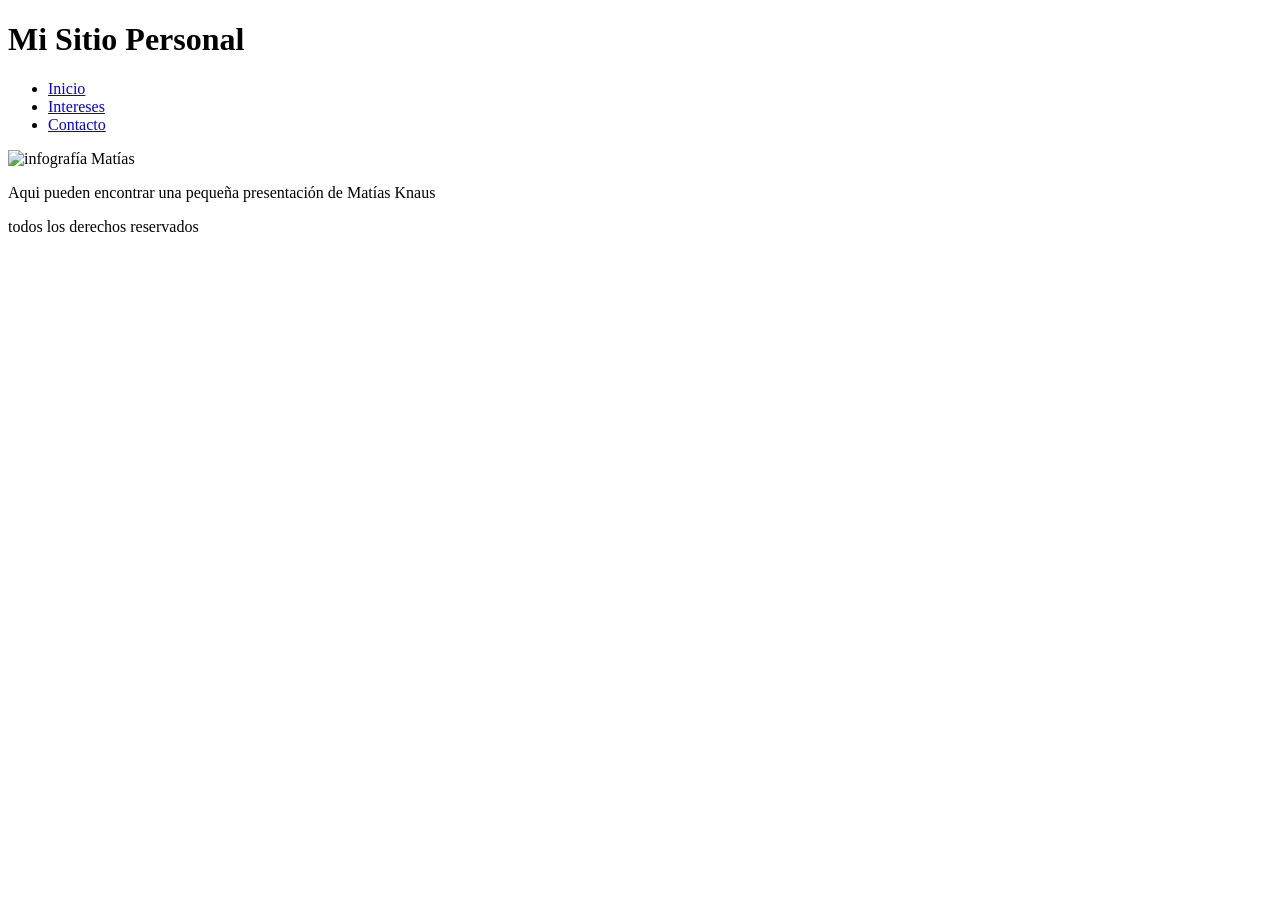
==== index.html @ e4d4ed1b "versión 1" ====
<!DOCTYPE html>
<html lang="es">
<head>
    <meta charset="UTF-8">
    <meta name="viewport" content="width=device-width, initial-scale=1.0">
    <title>Mi Primer Sitio</title>
</head>
<body>
    <header>
        <h1>Mi Sitio Personal</h1>
        <nav>
            <ul>
                <li><a href="index.html">Inicio</a></li>
                <li><a href="intereses.html">Intereses</a></li>
                <li><a href="contacto.html">Contacto</a></li>
            </ul>
        </nav>
    </header>
    <main>
        <img src="img/infografía.png" alt="infografía Matías">
        <p>Aqui pueden encontrar una pequeña presentación de Matías Knaus</p>
    </main>
    <footer>
        <p>todos los derechos reservados</p>
    </footer>
</body>
</html>
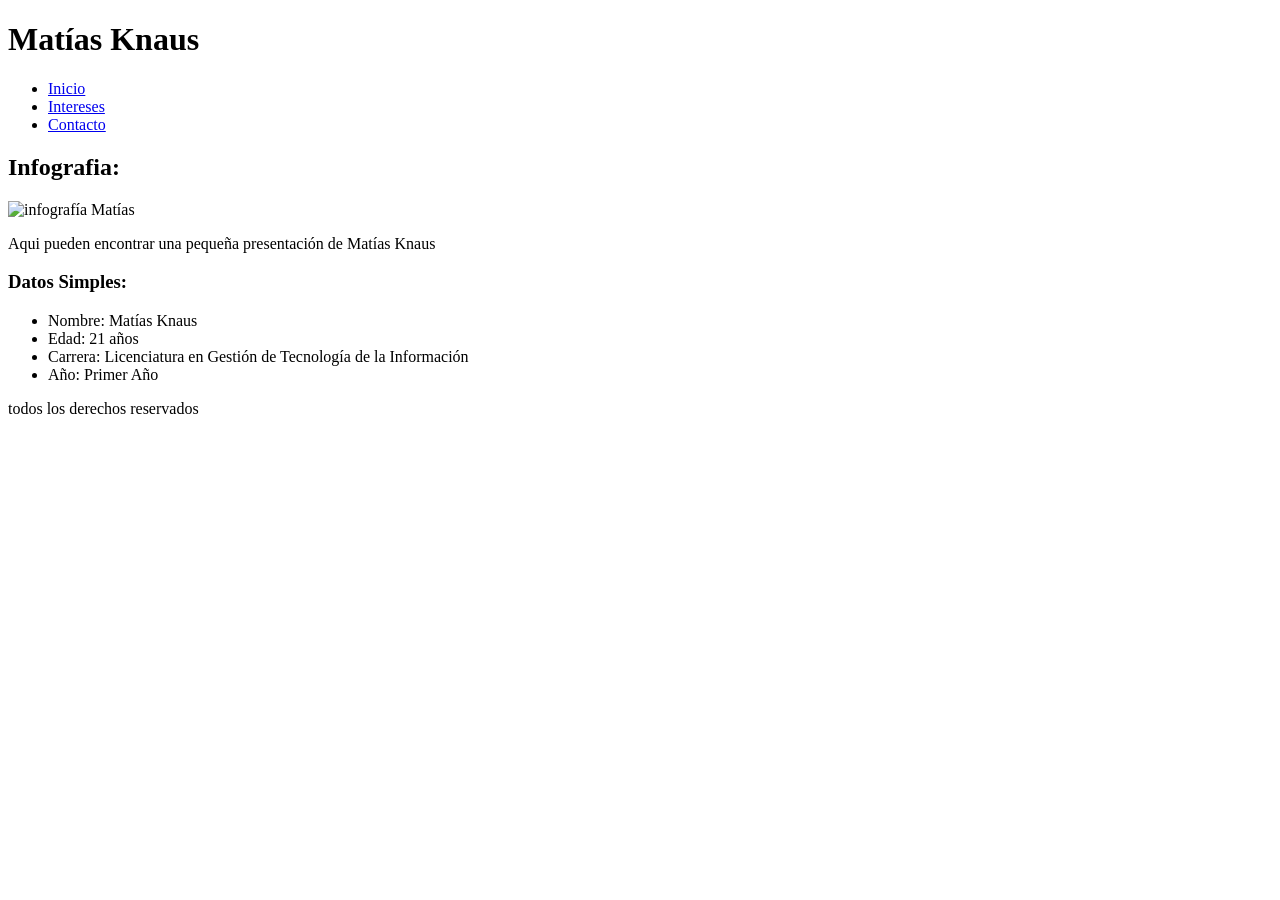
==== commit 31e9df18: "version2" ====
--- a/index.html
+++ b/index.html
@@ -7,7 +7,7 @@
 </head>
 <body>
     <header>
-        <h1>Mi Sitio Personal</h1>
+        <h1>Matías Knaus</h1>
         <nav>
             <ul>
                 <li><a href="index.html">Inicio</a></li>
@@ -17,10 +17,20 @@
         </nav>
     </header>
     <main>
+        <h2>Infografia:</h2>
         <img src="img/infografía.png" alt="infografía Matías">
         <p>Aqui pueden encontrar una pequeña presentación de Matías Knaus</p>
     </main>
     <footer>
+        <h3>Datos Simples:</h3>
+        <nav>
+            <ul>
+                <li>Nombre: Matías Knaus</li>
+                <li>Edad: 21 años</li>
+                <li>Carrera: Licenciatura en Gestión de Tecnología de la Información</li>
+                <li>Año: Primer Año</li>
+            </ul>
+        </nav>
         <p>todos los derechos reservados</p>
     </footer>
 </body>
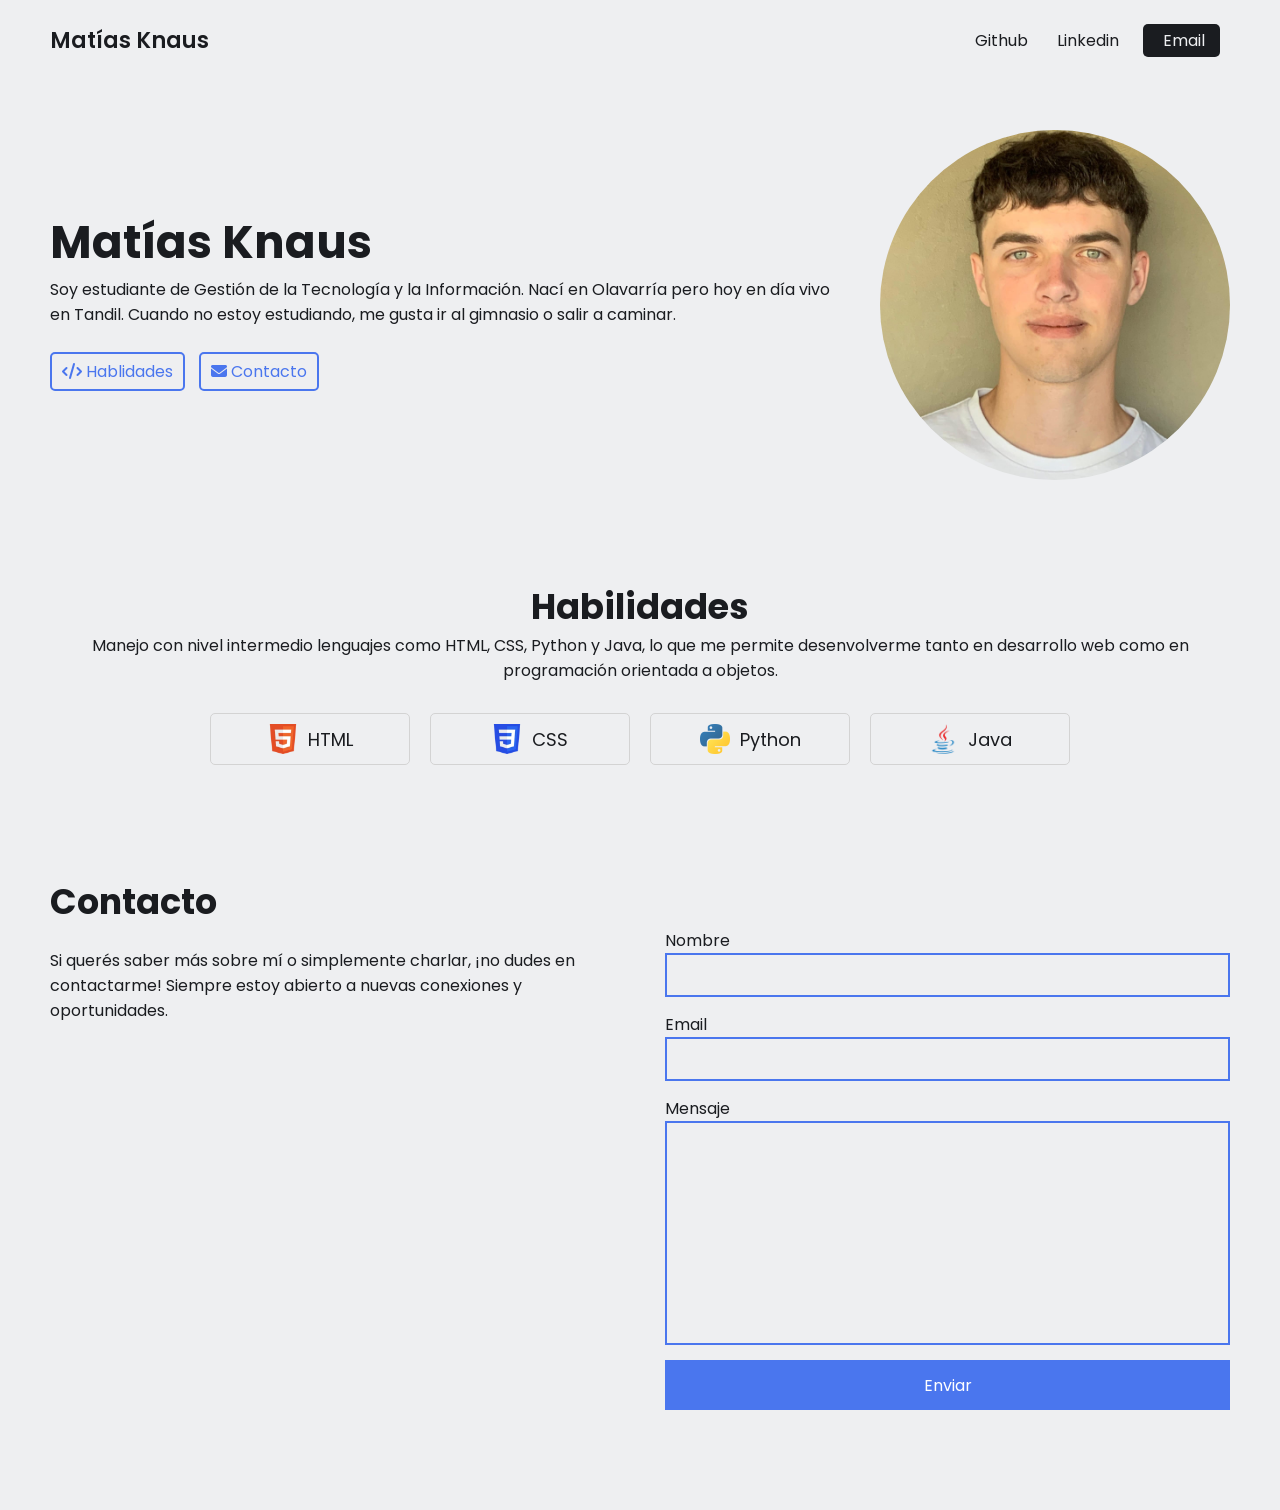
==== commit 5d396ec1: "version3" ====
--- a/index.html
+++ b/index.html
@@ -3,35 +3,121 @@
 <head>
     <meta charset="UTF-8">
     <meta name="viewport" content="width=device-width, initial-scale=1.0">
+    
+    <link rel="preconnect" href="https://fonts.googleapis.com">
+    <link rel="preconnect" href="https://fonts.gstatic.com" crossorigin>
+    <link href="https://fonts.googleapis.com/css2?family=Poppins:wght@400;600&display=swap" rel="stylesheet">
+
+    <link rel="stylesheet" href="https://cdnjs.cloudflare.com/ajax/libs/font-awesome/6.4.0/css/all.min.css" integrity="sha512-iecdLmaskl7CVkqkXNQ/ZH/XLlvWZOJyj7Yy7tcenmpD1ypASozpmT/E0iPtmFIB46ZmdtAc9eNBvH0H/ZpiBw==" crossorigin="anonymous" referrerpolicy="no-referrer" />
+
+    <link rel="stylesheet" href="styles.css">
+    
     <title>Mi Primer Sitio</title>
 </head>
 <body>
     <header>
-        <h1>Matías Knaus</h1>
         <nav>
-            <ul>
-                <li><a href="index.html">Inicio</a></li>
-                <li><a href="intereses.html">Intereses</a></li>
-                <li><a href="contacto.html">Contacto</a></li>
-            </ul>
+            <div class="izquierda">
+                <a href="/">Matías Knaus</a>
+            </div>
+
+            <div class="derecha">
+                <a href="https://github.com/mknaus-uade" target="_blank" rel="noopener noreferrer">
+                    <i class="github"></i>
+                    <span>Github</span>
+                </a>
+
+                <a href="https://ar.linkedin.com/in/mat%C3%ADas-knaus-06a804300" target="_blank" rel="noopener noreferrer">
+                    <i class="linkedin"></i>
+                    <span>Linkedin</span>
+                </a>
+
+                <a href="knausmaty@gmail.com">
+                    <i class="email"></i>
+                    <span>Email</span>
+                </a>
+                </div>
+            </div>
         </nav>
     </header>
+
     <main>
-        <h2>Infografia:</h2>
-        <img src="img/infografía.png" alt="infografía Matías">
-        <p>Aqui pueden encontrar una pequeña presentación de Matías Knaus</p>
+        <section class="perfil">
+            <div class="text">
+                <h2>Matías Knaus</h2>
+                <p>Soy estudiante de Gestión de la Tecnología y la Información. Nací en Olavarría pero hoy en día vivo en Tandil. Cuando no estoy estudiando, me gusta ir al gimnasio o salir a caminar.</p>
+
+                <div class="links">
+                    <a href="#habilidades">
+                        <i class="fa-solid fa-code"></i>
+                        <span>Hablidades</span>
+                    </a>
+
+                    <a href="#contacto">
+                        <i class="fa-solid fa-envelope"></i>
+                        <span>Contacto</span>
+                    </a>
+                </div>
+            </div>
+
+            <div class="foto">
+                <img src="images/foto.jpeg" alt="matias">
+            </div>
+        </section>
+
+        <section id="habilidades" class="habilidad-section">
+            <h2>Habilidades</h2>
+            <div class="text">
+                Manejo con nivel intermedio lenguajes como HTML, CSS, Python y Java, lo que me permite desenvolverme tanto en desarrollo web como en programación orientada a objetos.
+            </div>
+
+            <div class="celdas">
+                <div class="celda">
+                    <img src="images/html-logo.webp" alt="html logo">
+                    <span>HTML</span>
+                </div>
+                
+                <div class="celda">
+                    <img src="images/css-logo.webp" alt="css logo">
+                    <span>CSS</span>
+                </div>
+                
+                <div class="celda">
+                    <img src="images/python-logo.png" alt="python logo">
+                    <span>Python</span>
+                </div>
+                
+                <div class="celda">
+                    <img src="images/java-logo.webp" alt="java logo">
+                    <span>Java</span>
+                </div>
+            </div>
+        </section>
     </main>
+
     <footer>
-        <h3>Datos Simples:</h3>
-        <nav>
-            <ul>
-                <li>Nombre: Matías Knaus</li>
-                <li>Edad: 21 años</li>
-                <li>Carrera: Licenciatura en Gestión de Tecnología de la Información</li>
-                <li>Año: Primer Año</li>
-            </ul>
-        </nav>
-        <p>todos los derechos reservados</p>
+        <section id="contacto" class="contacto-section">
+            <h2>Contacto</h2>
+
+            <div class="grupo">
+                <div class="text">
+                Si querés saber más sobre mí o simplemente charlar, ¡no dudes en contactarme! Siempre estoy abierto a nuevas conexiones y oportunidades.
+                </div>
+
+                <form>
+                <label for="nombre">Nombre</label>
+                <input type="text" id="nombre">
+
+                <label for="email">Email</label>
+                <input type="email" id="email">
+
+                <label for="mensaje">Mensaje</label>
+                <textarea id="mensaje" cols="30" rows="10"></textarea>
+
+                <button type="submit">Enviar</button>
+                </form>
+            </div>
+        </section>
     </footer>
 </body>
 </html>
--- a/styles.css
+++ b/styles.css
@@ -0,0 +1,263 @@
+:root {
+    --text-color: #1a1c20;
+    --link-color: #4a76ee;
+    --background-color: #eeeff1;
+}
+
+* {
+    margin: 0;
+    padding: 0;
+    box-sizing: border-box;
+}
+
+html {
+    scroll-behavior: smooth;
+}
+
+body {
+    font-family: 'Poppins', sans-serif;
+    color: var(--text-color);
+    background-color: var(--background-color);
+    max-width: 1400px;
+    margin: 0 auto;
+}
+
+a {
+    color: var(--link-color);
+    text-decoration: none;
+}
+
+nav {
+    display: flex;
+    justify-content: space-between;
+    align-items: center;
+
+    padding: 0 50px;
+    height: 80px;
+}
+
+nav .izquierda a {
+    color: var(--text-color);
+    font-size: 22px;
+    font-weight: 600;
+}
+
+nav .derecha a {
+    color: var(--text-color);
+    margin: 0 10px;
+}
+
+nav .derecha a:last-child {
+    color: var(--background-color);
+    background-color: var(--text-color);
+    padding: 5px 15px;
+    border-radius: 5px;
+}
+
+nav .derecha a span {
+    margin-left: 5px;
+}
+
+.perfil {
+    display: flex;
+    justify-content: space-between;
+    align-items: center;
+    padding: 0 50px;
+    margin: 50px 0;
+    margin-bottom: 100px;
+    gap: 40px;
+}
+
+.perfil .text {
+    flex: 5;
+}
+
+.perfil .text h2 {
+    font-size: 45px;
+}
+
+.perfil .text .links {
+    margin-top: 25px;
+}
+
+.perfil .text .links a {
+    display: inline-block;
+    padding: 5px 10px;
+    border: 2px solid var(--link-color);
+    border-radius: 5px;
+    margin-right: 10px;
+    margin-bottom: 10px;
+    transition: .1s;
+}
+
+.perfil .text .links a:hover {
+    color: var(--text-color);
+    border: 2px solid var(--text-color);
+}
+
+.perfil .foto {
+    flex: 2;
+    display: flex;
+    justify-content: right;
+}
+
+.perfil .foto img {
+    width: 350px;
+    border-radius: 50%;
+}
+
+.habilidad-section {
+    padding: 0 50px;
+    margin-bottom: 100px;
+}
+
+.habilidad-section h2 {
+    text-align: center;
+    font-size: 35px;
+}
+
+.habilidad-section .text {
+    text-align: center;
+    margin-bottom: 20px;
+}
+
+.habilidad-section .celdas {
+    display: flex;
+    justify-content: center;
+    flex-wrap: wrap;
+}
+
+.habilidad-section .celdas .celda {
+    display: flex;
+    justify-content: center;
+    align-items: center;
+    gap: 10px;
+
+    width: 200px;
+    padding: 10px 20px;
+    margin: 10px;
+    border: 1.5px solid #d3d3d3;
+    border-radius: 5px;
+}
+
+.habilidad-section .celdas .celda img {
+    width: 30px;
+    height: 30px;
+    object-fit: contain;
+    border-radius: 2px;
+}
+
+.habilidad-section .celdas .celda span {
+    font-size: 18px;
+}
+
+.contacto-section {
+    padding: 0 50px;
+    margin-bottom: 100px;
+}
+
+.contacto-section h2 {
+    font-size: 35px;
+}
+
+.contacto-section .grupo {
+    display: flex;
+    gap: 50px;
+}
+
+.contacto-section .grupo .text {
+    flex: 3;
+    margin-top: 20px;
+}
+
+.contacto-section .grupo form {
+    flex: 3;
+    display: flex;
+    flex-direction: column;
+}
+
+.contacto-section .grupo form input,
+.contacto-section .grupo form textarea {
+    font-family: 'Poppins', sans-serif;
+    border: 2px solid var(--link-color);
+    background-color: transparent;
+    padding: 10px;
+    margin-bottom: 15px;
+    outline: none;
+    resize: none;
+}
+
+.contacto-section .grupo form button {
+    font-size: 16px;
+    font-family: 'Poppins', sans-serif;
+    color: #fff;
+    background-color: var(--link-color);
+    border: none;
+    height: 50px;
+    cursor: pointer;
+    transition: .1s;
+}
+
+.contacto-section .grupo form button:hover {
+    filter: brightness(.9);
+}
+
+@media (max-width: 850px) {
+    .perfil .text h2 {
+        font-size: 35px;
+    }
+}
+
+@media (max-width: 740px) {
+    .perfil {
+        flex-direction: column-reverse;
+    }
+
+    .perfil .foto img {
+        width: 300px;
+    }
+
+    .contacto-section .grupo {
+        flex-direction: column;
+    }
+}
+
+@media (max-width: 600px) {
+    nav {
+        padding: 0 20px;
+    }
+
+    nav .derecha a {
+        font-size: 22px;
+    }
+
+    nav .derecha a:last-child {
+        color: var(--text-color);
+        background-color: transparent;
+        padding: 0;
+    }
+
+    nav .derecha a span {
+        display: none;
+    }
+
+    .perfil {
+        padding: 0 20px;
+    }
+
+    .perfil .text h2 {
+        font-size: 30px;
+    }
+
+    .hablidad-section {
+        padding: 0 20px;
+    }
+
+    .hablidad-section .celdas .celda span {
+        font-size: 16px;
+    }
+
+    .contacto-section {
+        padding: 0 20px;
+    }
+}
